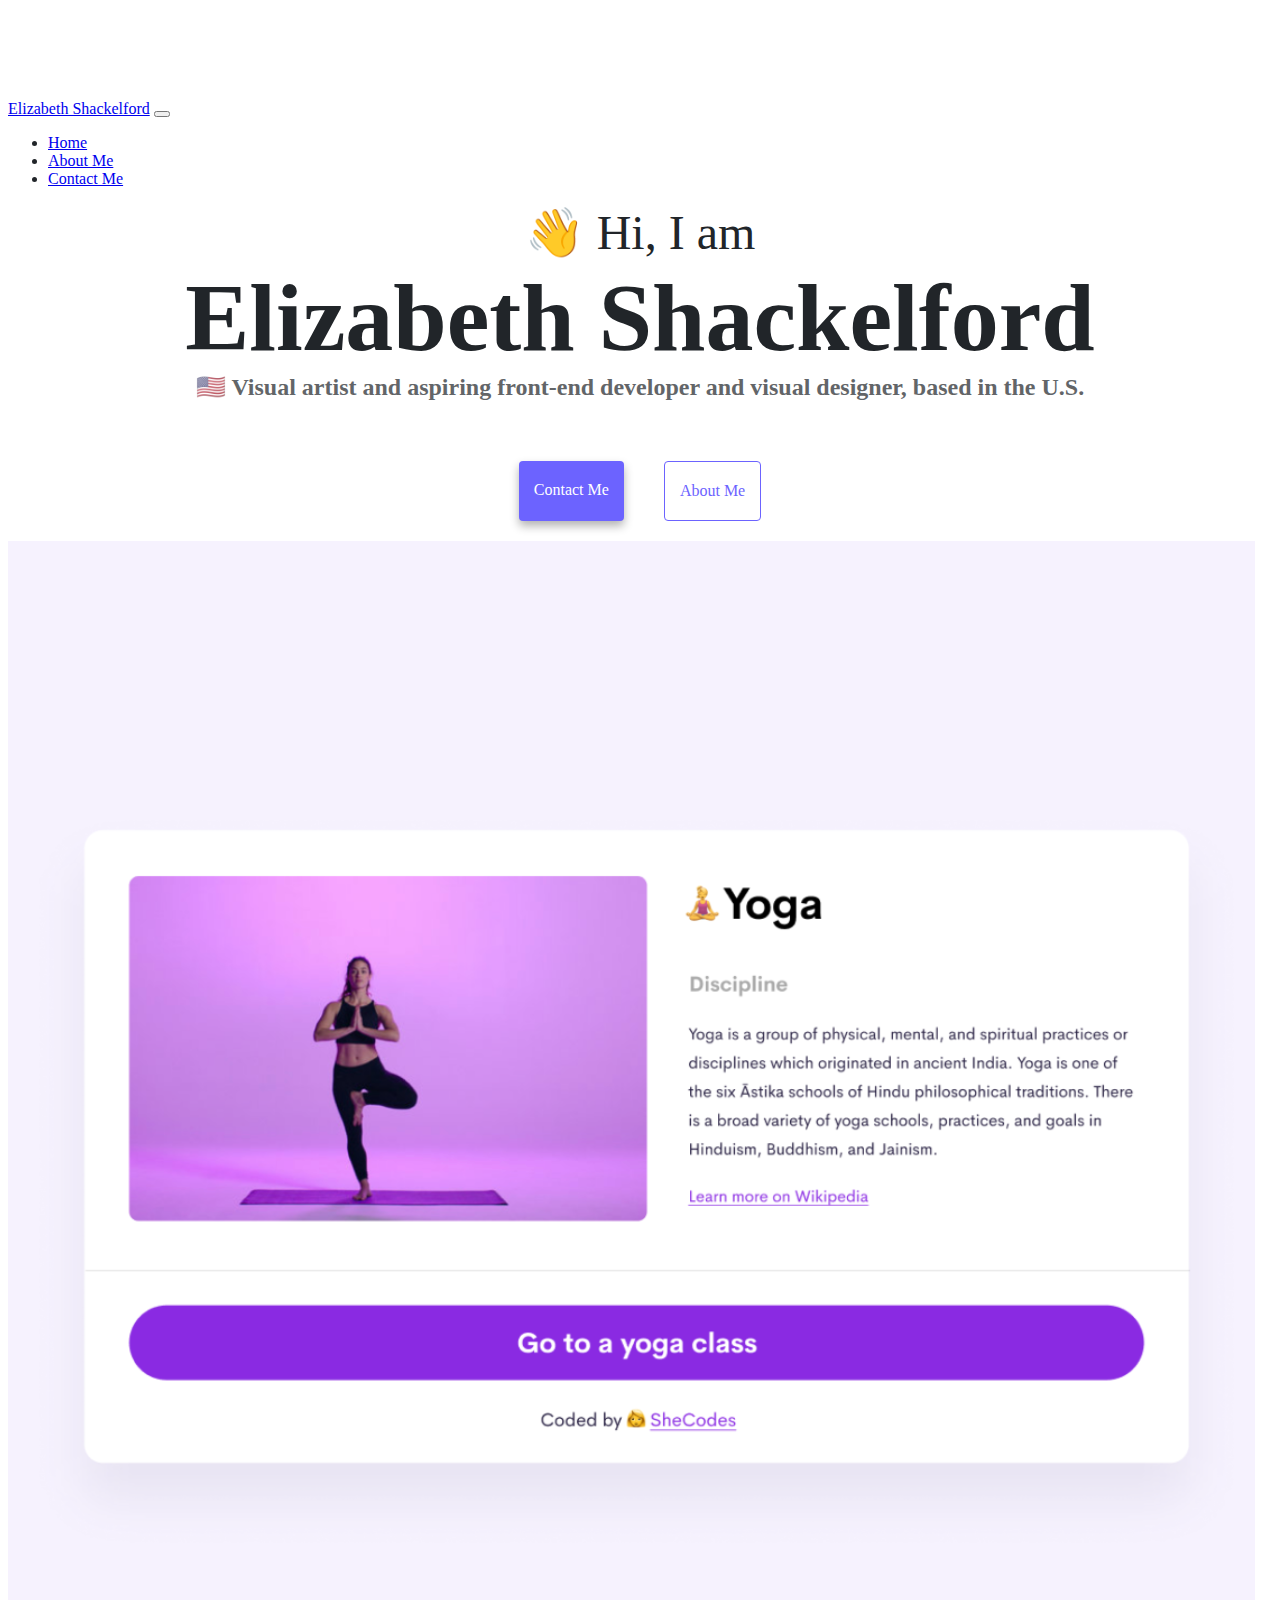
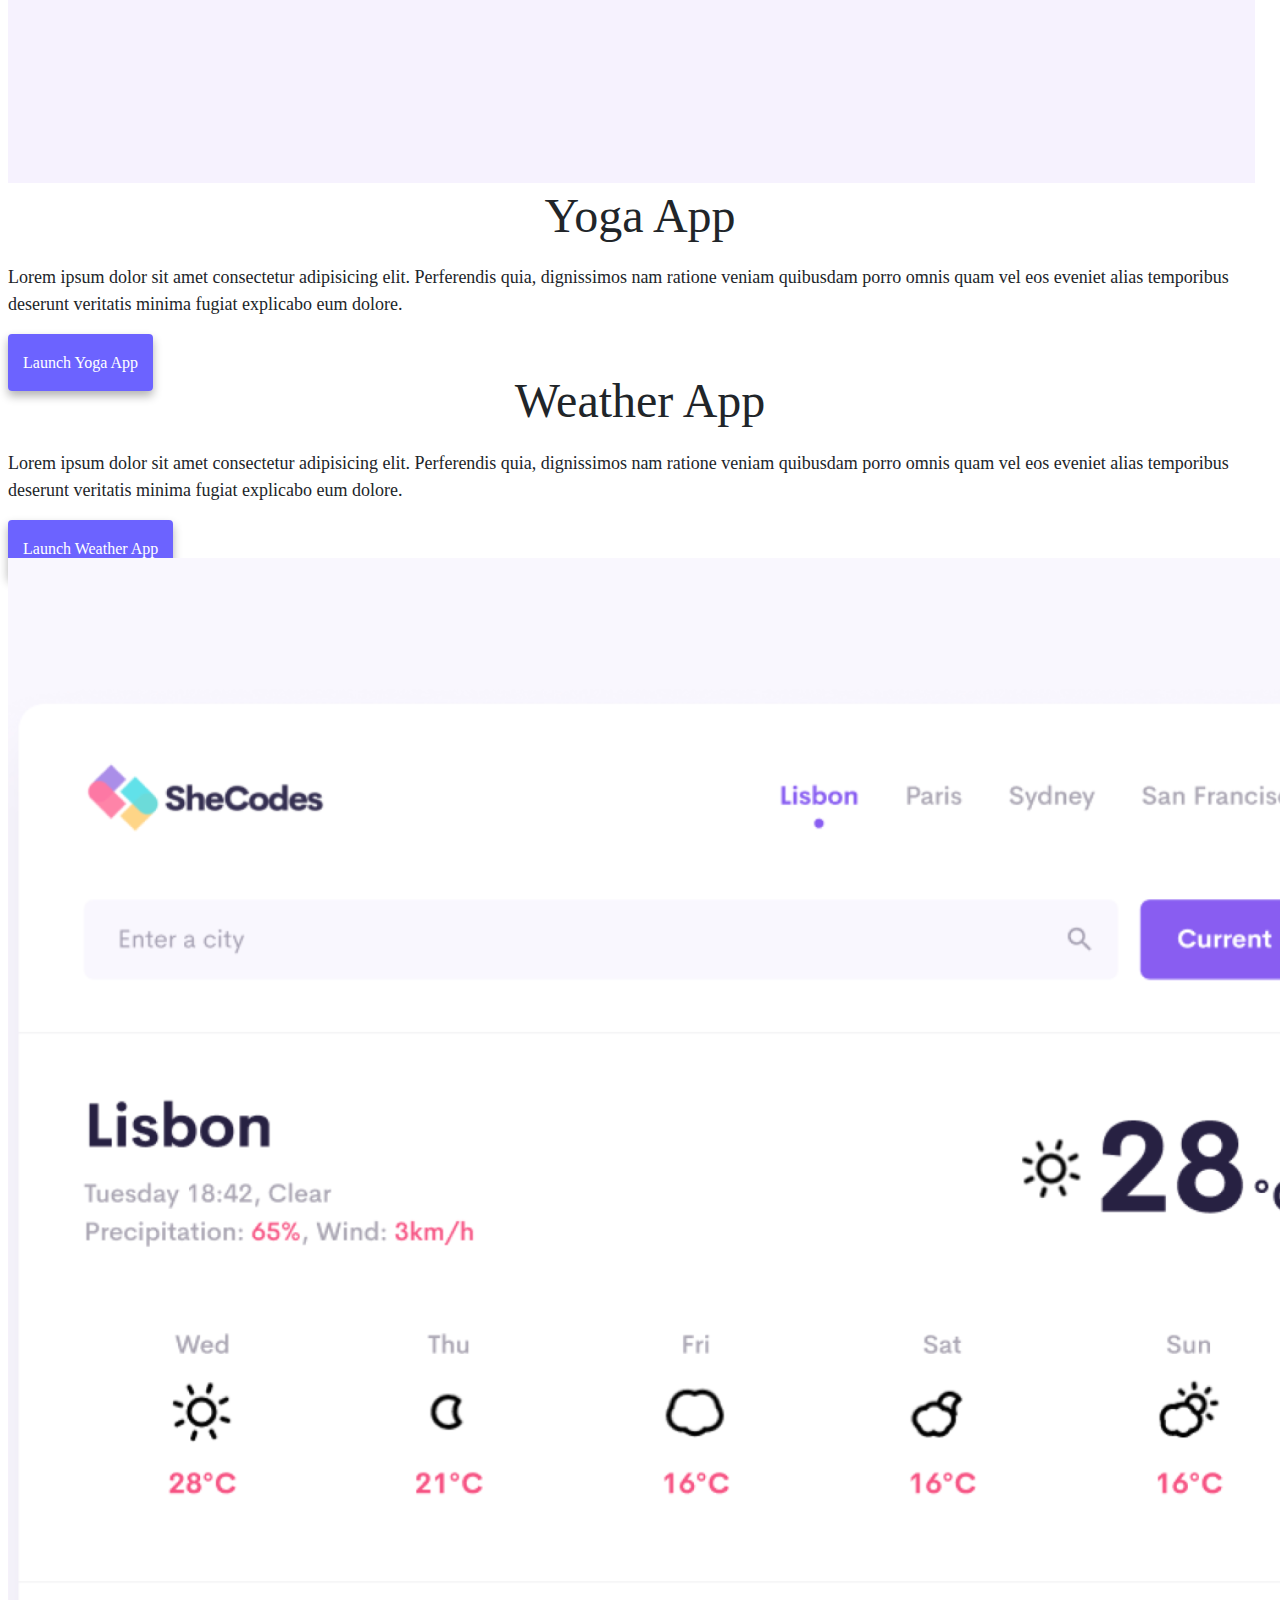
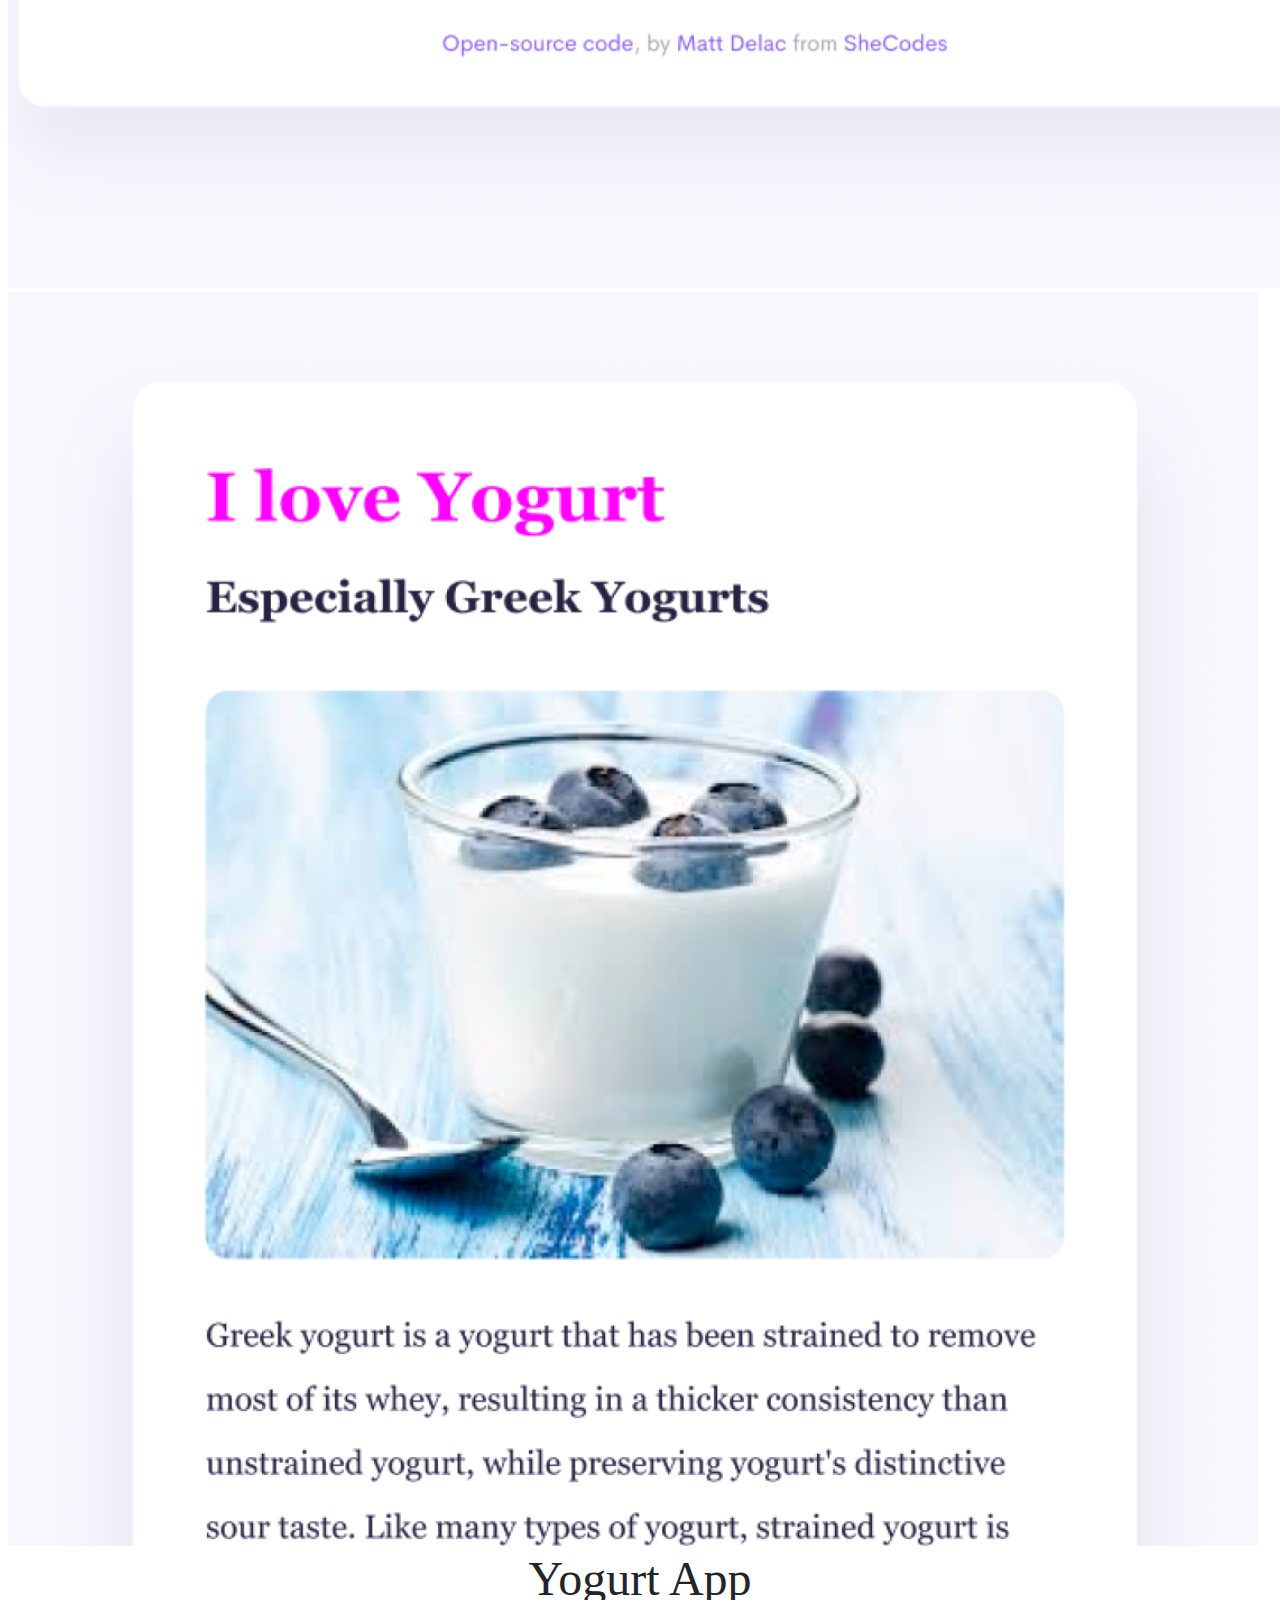
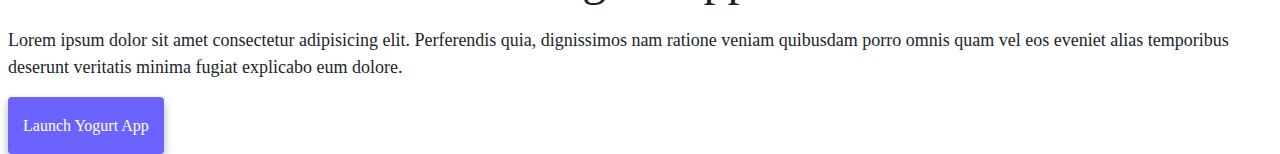
==== index.html @ 01aff947 "create index.html, about.html, style.css files and images folder with image files" ====
<!DOCTYPE html>
<html lang="en">
  <head>
    <meta charset="UTF-8" />
    <meta http-equiv="X-UA-Compatible" content="IE=edge" />
    <meta name="viewport" content="width=device-width, initial-scale=1.0" />
    <title>
      Elizabeth Shackelford - Visual Artist and Aspiring Front-End Developer and
      Visual Designer
    </title>
    <meta
      name="description"
      content="Contact and about Elizabeth Shackelford - visual artist and apsiring front-end developer and visual designer"
    />
    <link
      href="https://cdn.jsdelivr.net/npm/bootstrap@5.1.3/dist/css/bootstrap.min.css"
      rel="stylesheet"
      integrity="sha384-1BmE4kWBq78iYhFldvKuhfTAU6auU8tT94WrHftjDbrCEXSU1oBoqyl2QvZ6jIW3"
      crossorigin="anonymous"
    />
    <script
      src="https://cdn.jsdelivr.net/npm/bootstrap@5.1.3/dist/js/bootstrap.bundle.min.js"
      integrity="sha384-ka7Sk0Gln4gmtz2MlQnikT1wXgYsOg+OMhuP+IlRH9sENBO0LRn5q+8nbTov4+1p"
      crossorigin="anonymous"
    ></script>
    <link rel="stylesheet" href="style.css" />
  </head>
  <body>
    <nav class="navbar navbar-expand-lg navbar-light bg-light fixed-top">
      <div class="container-fluid">
        <a class="navbar-brand" href="index.html" title="Homepage"
          >Elizabeth Shackelford</a
        >
        <button
          class="navbar-toggler"
          type="button"
          data-bs-toggle="collapse"
          data-bs-target="#navbarNav"
          aria-controls="navbarNav"
          aria-expanded="false"
          aria-label="Toggle navigation"
        >
          <span class="navbar-toggler-icon"></span>
        </button>
        <div class="collapse navbar-collapse" id="navbarNav">
          <ul class="navbar-nav">
            <li class="nav-item">
              <a
                class="nav-link active"
                aria-current="page"
                href="index.html"
                title="Homepage"
                >Home</a
              >
            </li>
            <li class="nav-item">
              <a class="nav-link" href="about.html" title="About Me"
                >About Me</a
              >
            </li>
            <li class="nav-item">
              <a class="nav-link" href="about.html#contact" title="Contact Me"
                >Contact Me</a
              >
            </li>
          </ul>
        </div>
      </div>
    </nav>

    <h2>👋 Hi, I am</h2>
    <h1>Elizabeth Shackelford</h1>
    <h3>
      🇺🇸 Visual artist and aspiring front-end developer and visual designer,
      based in the U.S.
    </h3>

    <div class="navigation-links">
      <a href="about.html#contact" class="contact-link" title="Contact Me"
        >Contact me</a
      >
      <a href="about.html" class="about-link" title="About Me">About me</a>
    </div>
    <div class="container">
      <div class="row">
        <div class="col-md-6">
          <img
            src="images/yoga.png"
            alt="Yoga App Image"
            class="img-fluid rounded mt-5 mb-3"
          />
        </div>
        <div class="col-md-6">
          <h2 class="mt-5 text-start">Yoga App</h2>
          <p>
            Lorem ipsum dolor sit amet consectetur adipisicing elit. Perferendis
            quia, dignissimos nam ratione veniam quibusdam porro omnis quam vel
            eos eveniet alias temporibus deserunt veritatis minima fugiat
            explicabo eum dolore.
          </p>
          <div class="mt-4 mb-5">
            <a href="#" class="project-links" title="Launch Yoga App"
              >Launch Yoga App</a
            >
          </div>
        </div>
      </div>
      <div class="row">
        <div class="col-md-6">
          <h2 class="mt-5 text-start">Weather App</h2>
          <p>
            Lorem ipsum dolor sit amet consectetur adipisicing elit. Perferendis
            quia, dignissimos nam ratione veniam quibusdam porro omnis quam vel
            eos eveniet alias temporibus deserunt veritatis minima fugiat
            explicabo eum dolore.
          </p>
          <div class="mt-4 mb-5">
            <a href="#" class="project-links" title="Launch Weather App"
              >Launch Weather App</a
            >
          </div>
        </div>
        <div class="col-md-6">
          <img
            src="images/weather.png"
            alt="Weather App Image"
            class="img-fluid rounded mt-5 mb-3"
          />
        </div>
      </div>
      <div class="row">
        <div class="col-md-6">
          <img
            src="images/yogurt.png"
            alt="Yogurt App Image"
            class="img-fluid rounded mt-5 mb-3"
          />
        </div>
        <div class="col-md-6">
          <h2 class="mt-5 text-start">Yogurt App</h2>
          <p>
            Lorem ipsum dolor sit amet consectetur adipisicing elit. Perferendis
            quia, dignissimos nam ratione veniam quibusdam porro omnis quam vel
            eos eveniet alias temporibus deserunt veritatis minima fugiat
            explicabo eum dolore.
          </p>
          <div class="mt-4 mb-5">
            <a href="#" class="project-links" title="Launch Yogurt App"
              >Launch Yogurt App</a
            >
          </div>
        </div>
      </div>
    </div>
  </body>
</html>
---- style.css ----
:root {
  --primary-color: #6c63ff;
  --secondary-color: #f5f2fe;
  --box-shadow: 0 5px 10px rgba(0, 0, 0, 0.3);
}

body {
  color: #212529;
  font-weight: 400;
  margin-top: 100px;
}

h1,
h2,
h3 {
  color: #212529;
  text-align: center;
  margin: 0;
}

h1 {
  font-size: 96px;
  padding-right: 20px;
  padding-left: 20px;
}

h2 {
  font-size: 48px;
  font-weight: 500;
  line-height: 1.2;
}

h3 {
  font-size: 24px;
  opacity: 0.7;
  padding-right: 10px;
  padding-left: 10px;
}

p {
  background: #ffffff;
  border-radius: 4px;
  color: #212529;
  display: block;
  font-size: 18px;
  font-weight: 400;
  line-height: 1.5;
  margin-bottom: 16px;
  margin-top: 0;
  padding: 20px 20px 20px 0;
  text-align: left;
}

.navigation-links {
  display: flex;
  margin-top: 40px;
  justify-content: center;
}

.navigation-links a {
  margin: 20px;
  border-radius: 4px;
  padding: 20px 15px;
  text-decoration: none;
  text-transform: capitalize;
}

.contact-link {
  background: var(--primary-color);
  box-shadow: var(--box-shadow);
  color: white;
}

.about-link {
  color: var(--primary-color);
  border: 1px solid var(--primary-color);
}

.project-links {
  background: var(--primary-color);
  border-radius: 4px;
  box-shadow: var(--box-shadow);
  color: white;
  padding: 20px 15px;
  text-decoration: none;
  text-transform: capitalize;
}

.homepage-link {
  color: var(--primary-color);
  text-align: center;
  display: block;
}

.style-paragraph {
  display: flex;
  margin: 30px 0;
}

.about-paragraphs {
  margin: 10px;
}

.email-link {
  display: flex;
  justify-content: center;
  color: var(--primary-color);
  font-size: 28px;
  text-decoration: none;
}

.email-link:hover {
  text-decoration: underline;
}

@media (max-width: 576px) {
  h1,
  h2,
  h3,
  p,
  image,
  h2.mt-5.text-start,
  div.mt-4.mb-5,
  h2.text-center,
  .email-link {
    text-align: center;
  }
  h1 {
    font-size: 40px;
    padding-bottom: 10px;
  }
  h2 {
    font-size: 30px;
  }
  h3 {
    font-size: 17px;
  }
  p {
    font-size: 15px;
    padding-right: 10px;
    padding-left: 10px;
  }
  .email-link {
    font-size: 20px;
  }
}
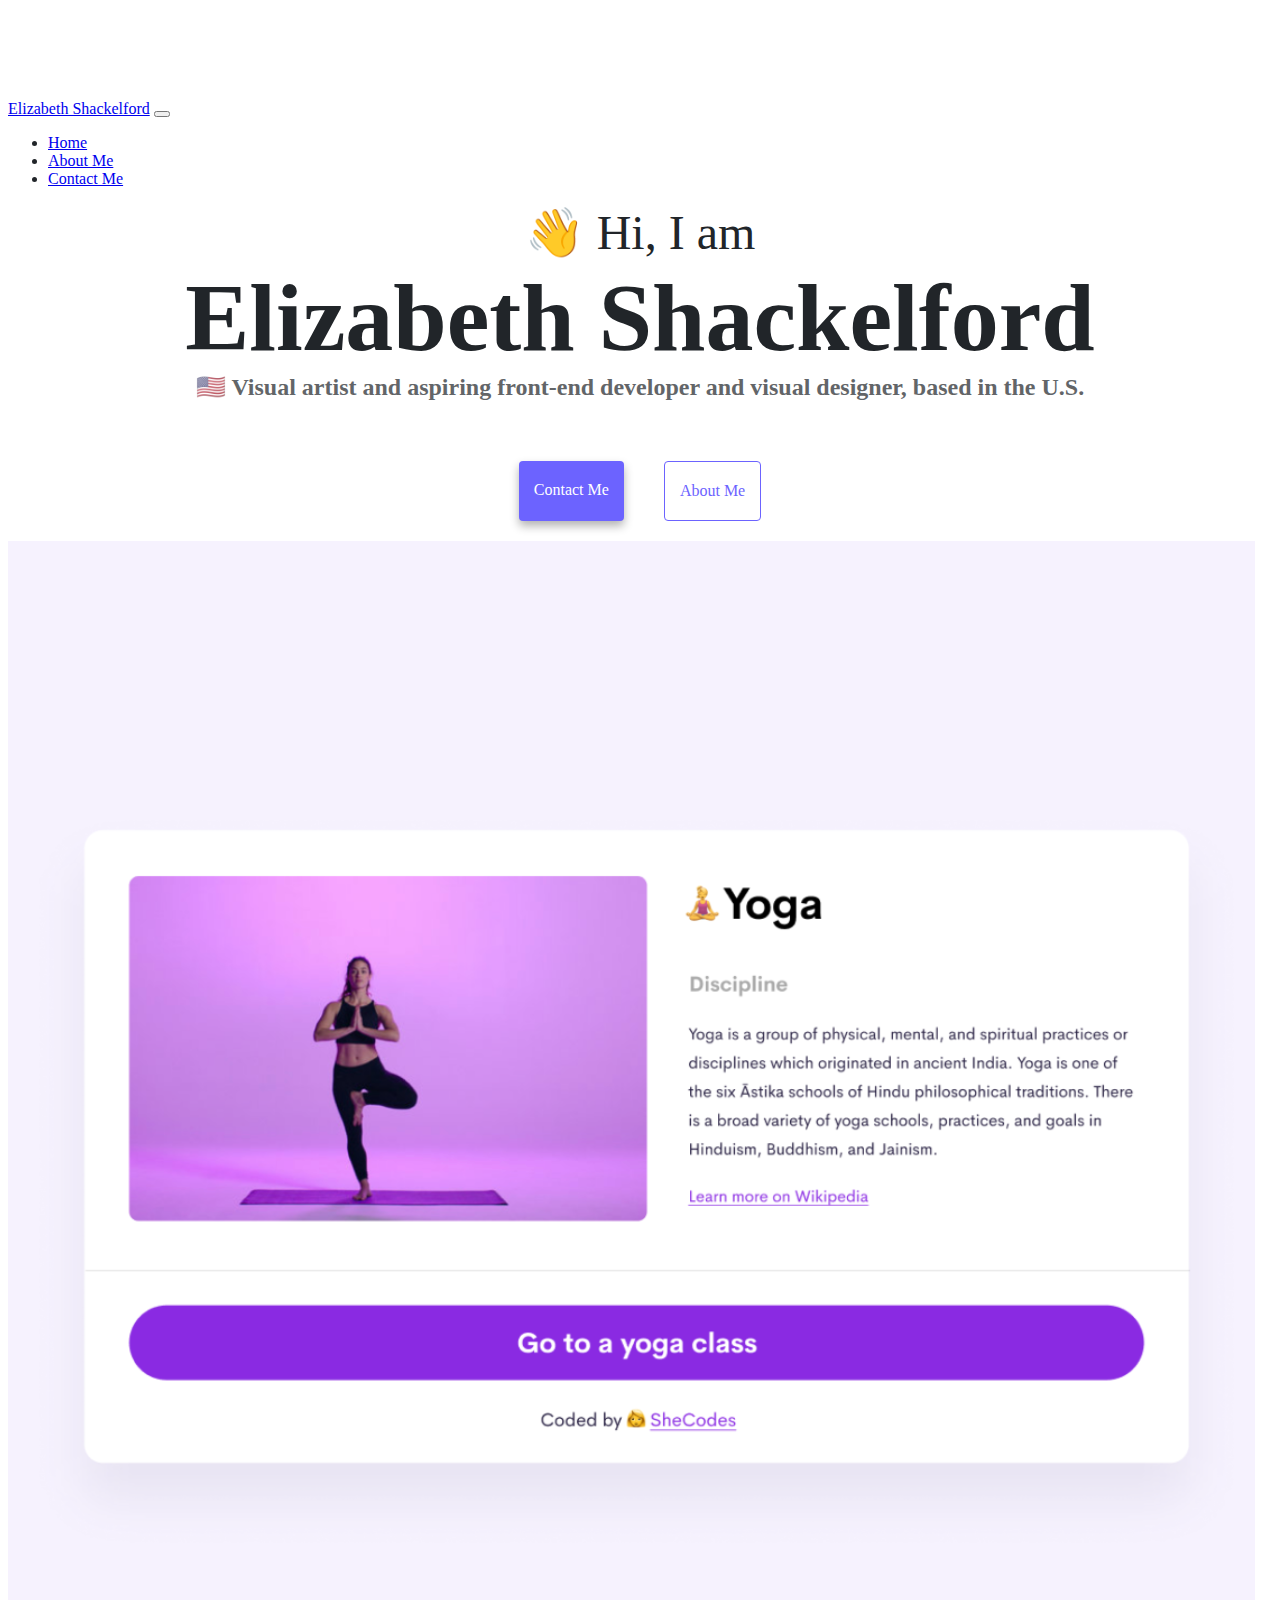
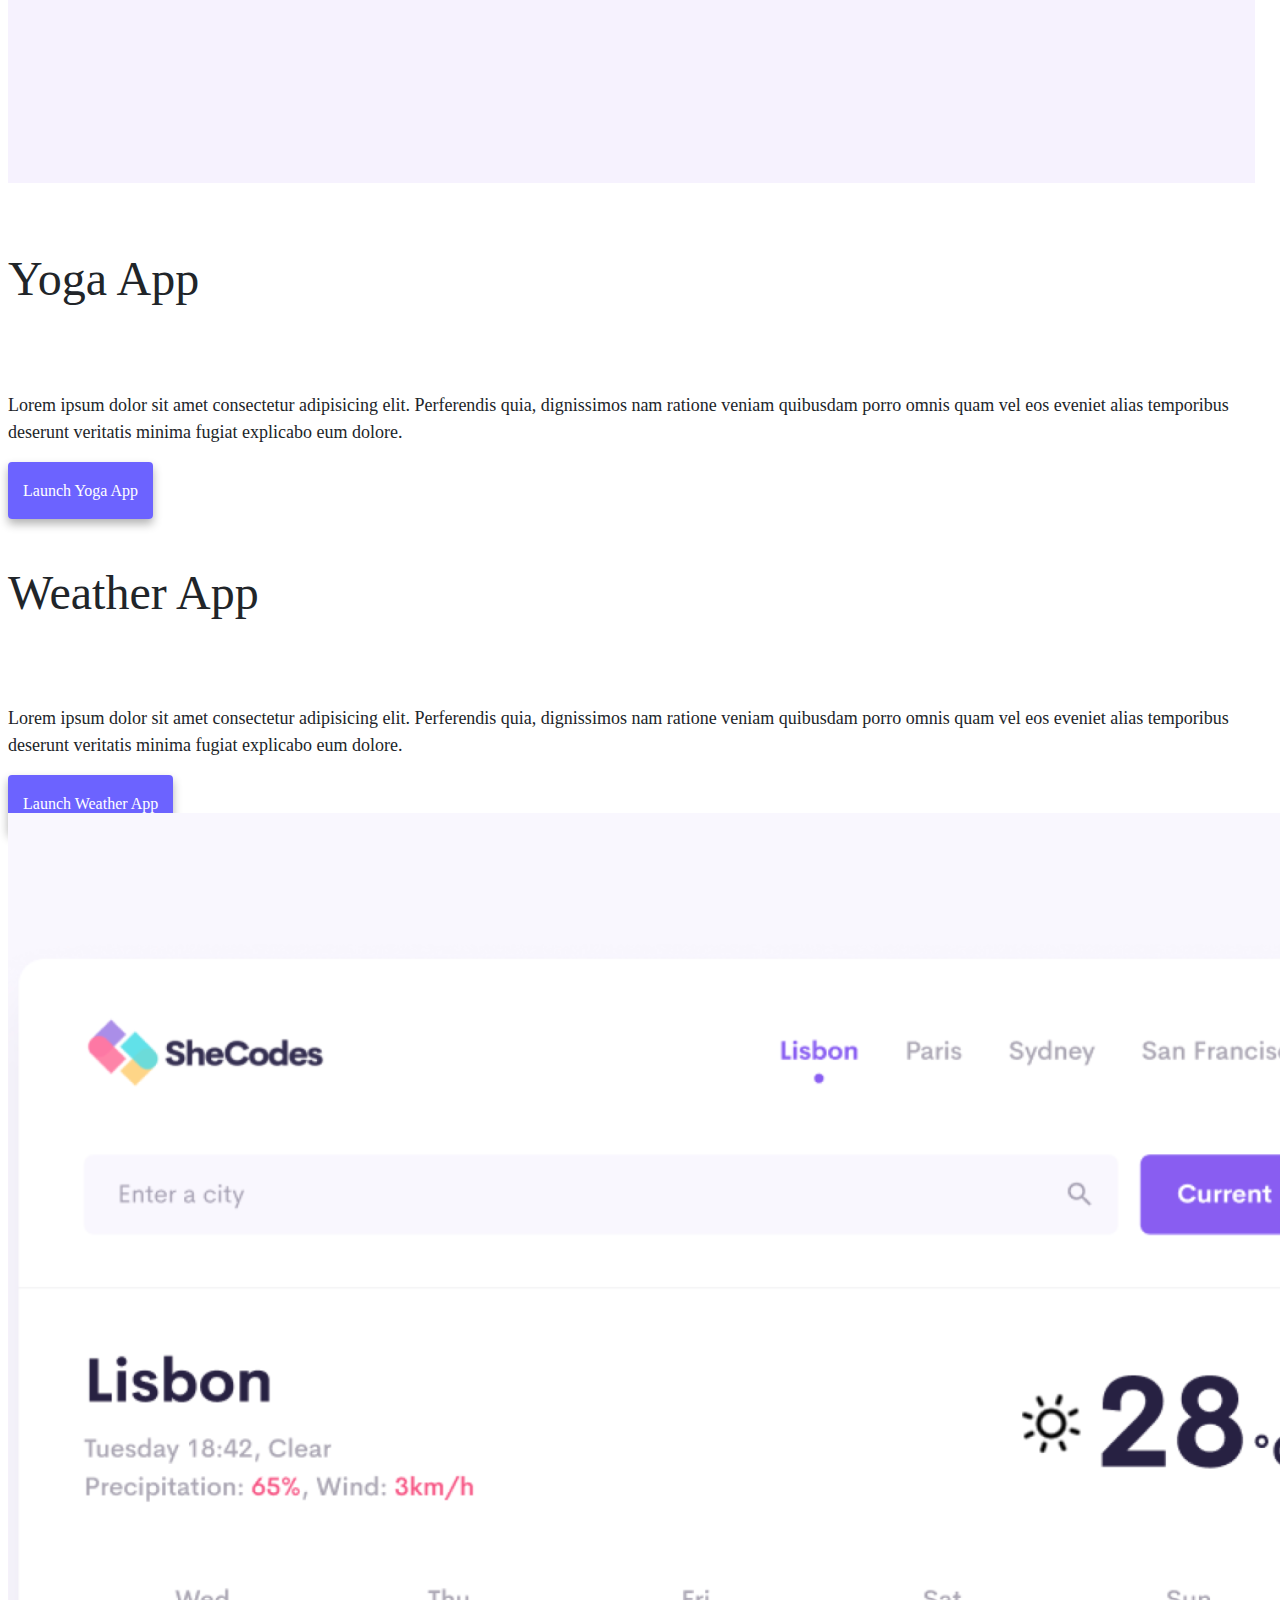
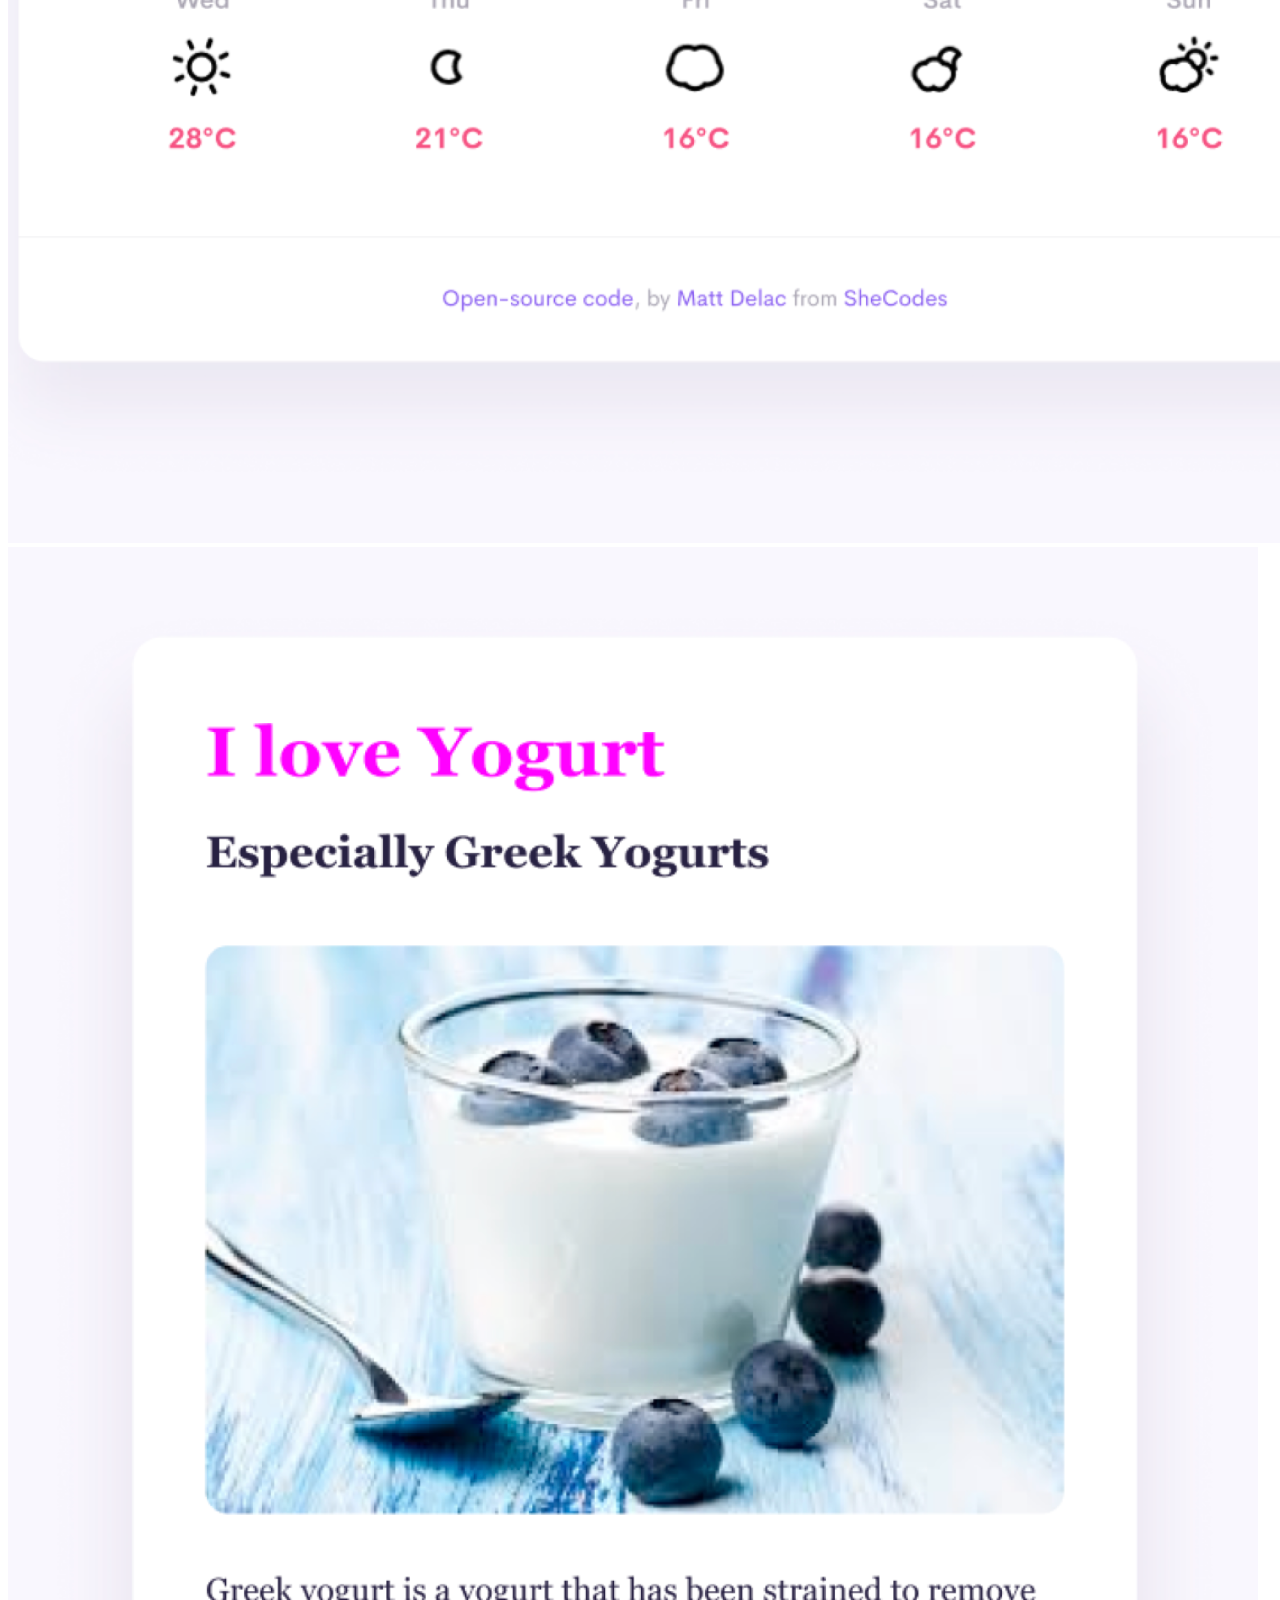
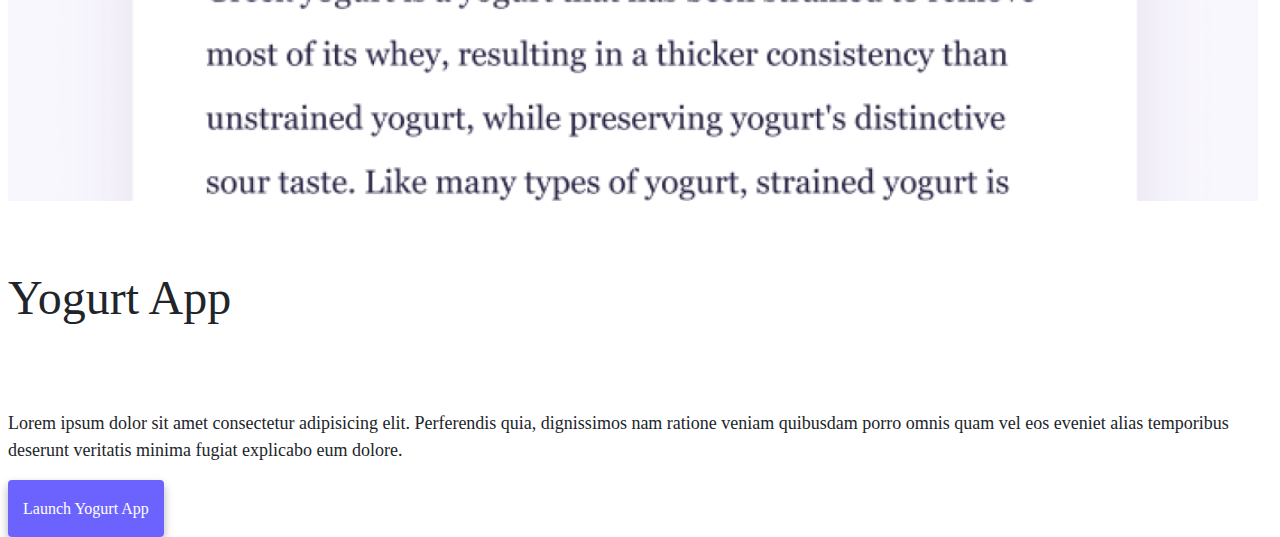
==== commit d4821e29: "update index.html" ====
--- a/index.html
+++ b/index.html
@@ -91,7 +91,7 @@
           />
         </div>
         <div class="col-md-6">
-          <h2 class="mt-5 text-start">Yoga App</h2>
+          <h4 class="mt-5 text-start">Yoga App</h4>
           <p>
             Lorem ipsum dolor sit amet consectetur adipisicing elit. Perferendis
             quia, dignissimos nam ratione veniam quibusdam porro omnis quam vel
@@ -107,7 +107,7 @@
       </div>
       <div class="row">
         <div class="col-md-6">
-          <h2 class="mt-5 text-start">Weather App</h2>
+          <h4 class="mt-5 text-start">Weather App</h4>
           <p>
             Lorem ipsum dolor sit amet consectetur adipisicing elit. Perferendis
             quia, dignissimos nam ratione veniam quibusdam porro omnis quam vel
@@ -137,7 +137,7 @@
           />
         </div>
         <div class="col-md-6">
-          <h2 class="mt-5 text-start">Yogurt App</h2>
+          <h4 class="mt-5 text-start">Yogurt App</h4>
           <p>
             Lorem ipsum dolor sit amet consectetur adipisicing elit. Perferendis
             quia, dignissimos nam ratione veniam quibusdam porro omnis quam vel
--- a/style.css
+++ b/style.css
@@ -35,6 +35,11 @@
   opacity: 0.7;
   padding-right: 10px;
   padding-left: 10px;
+}
+h4 {
+  font-size: 48px;
+  font-weight: 500;
+  line-height: 1.2;
 }
 
 p {
@@ -117,23 +122,23 @@
   h1,
   h2,
   h3,
+  h4,
   p,
   image,
-  h2.mt-5.text-start,
   div.mt-4.mb-5,
-  h2.text-center,
   .email-link {
     text-align: center;
   }
   h1 {
     font-size: 40px;
-    padding-bottom: 10px;
+    padding-bottom: 20px;
   }
-  h2 {
+  h2,
+  h4 {
     font-size: 30px;
   }
   h3 {
-    font-size: 17px;
+    font-size: 18px;
   }
   p {
     font-size: 15px;
